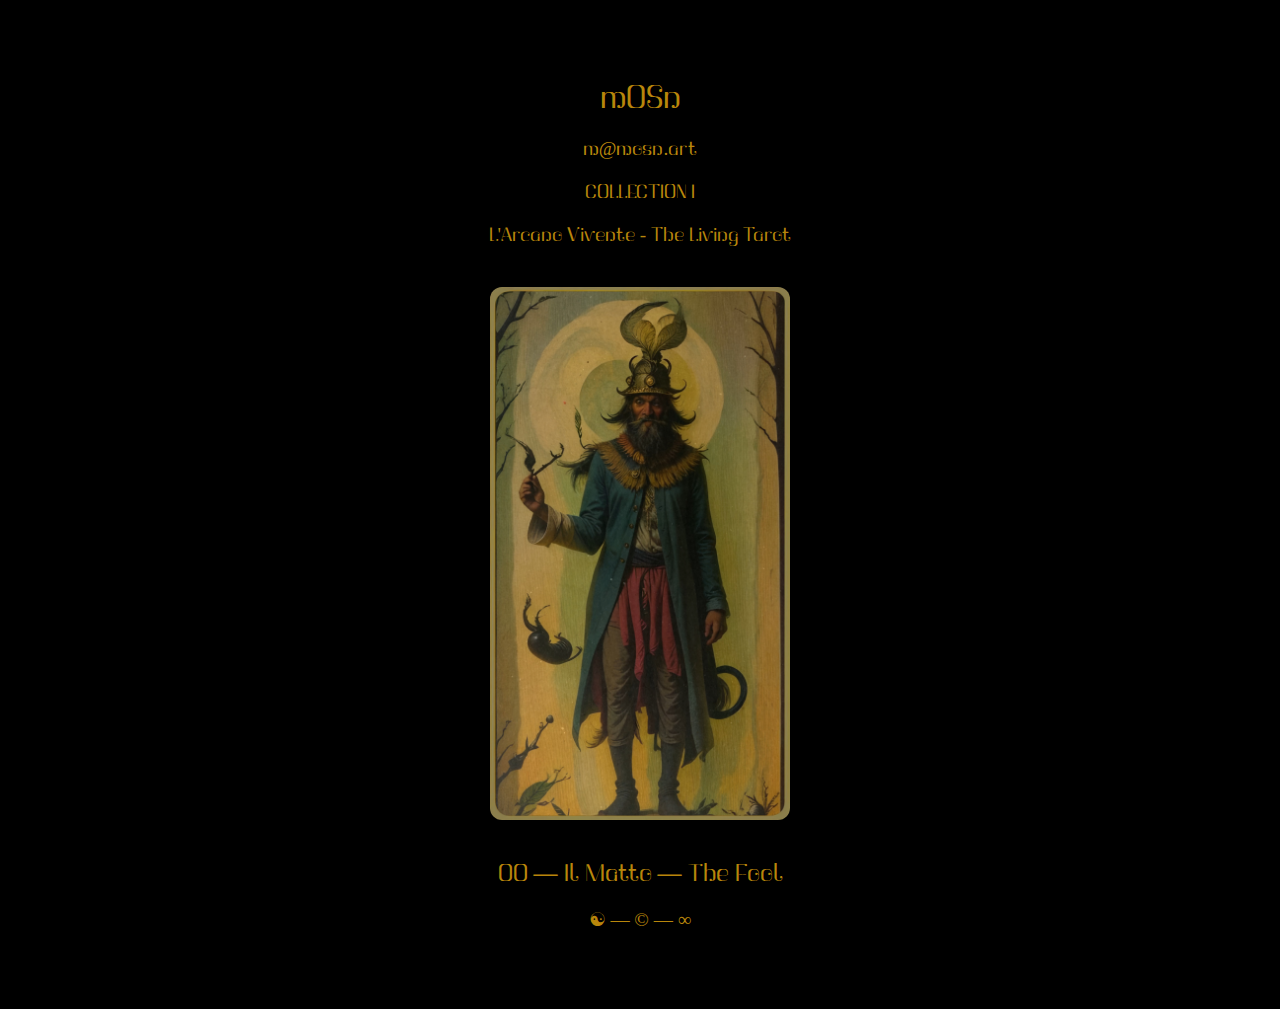
==== index.html @ 349eb612 "Update index.html" ====
<!DOCTYPE html>
<html lang="en">
<head>
  <meta charset="UTF-8">
  <meta name="viewport" content="width=device-width, initial-scale=1.0">
  <title>mOSn</title>
  <link rel="stylesheet" href="style.css">
</head>
<body>
  <h1>mOSn</h1>
  <p>m@mosn.art</p>
  <p>COLLECTION I</p>
  <p>L'Arcano Vivente - The Living Tarot</p>

  <div class="card-hover">
    <img src="images/00_The Fool_thumb.png" alt="The Fool tarot card">
    <video muted autoplay loop playsinline class="hover-video">
      <source src="videos/00_The Fool_loop.mov" type="video/mov">
    </video>
  </div>

  <h2>OO — Il Matto — The Fool</h2>
  <p>☯ — © — ∞</p>
</body>
</html>
---- style.css ----
@font-face {
  font-family: 'BotunaLimited';
  src: url('fonts/woff2/Botuna-Bold.woff2') format('woff2'),
       url('fonts/woff/Botuna-Bold.woff') format('woff');
  unicode-range: U+0041-005A, U+0061-007A; /* A–Z, a–z only */
}

body {
  background-color: #000;
  color: #b8860b;
  font-family: 'BotunaLimited', Georgia, 'Times New Roman', serif;
  text-align: center;
  padding: 50px;
}

h1, h2 {
  margin-bottom: 20px;
}

p {
  margin-bottom: 20px;
  font-size: 1.2em;
}

img {
  max-width: 100%;
  height: auto;
  margin-bottom: 20px;
}

.card-hover {
  position: relative;
  width: 300px;
  margin: 40px auto;
}

.card-hover img,
.card-hover video {
  display: block;
  width: 100%;
  height: auto;
  border-radius: 12px;
  transition: opacity 0.5s ease;
}

.card-hover video {
  position: absolute;
  top: 0;
  left: 0;
  opacity: 0;
  pointer-events: none;
}

.card-hover:hover video {
  opacity: 1;
}
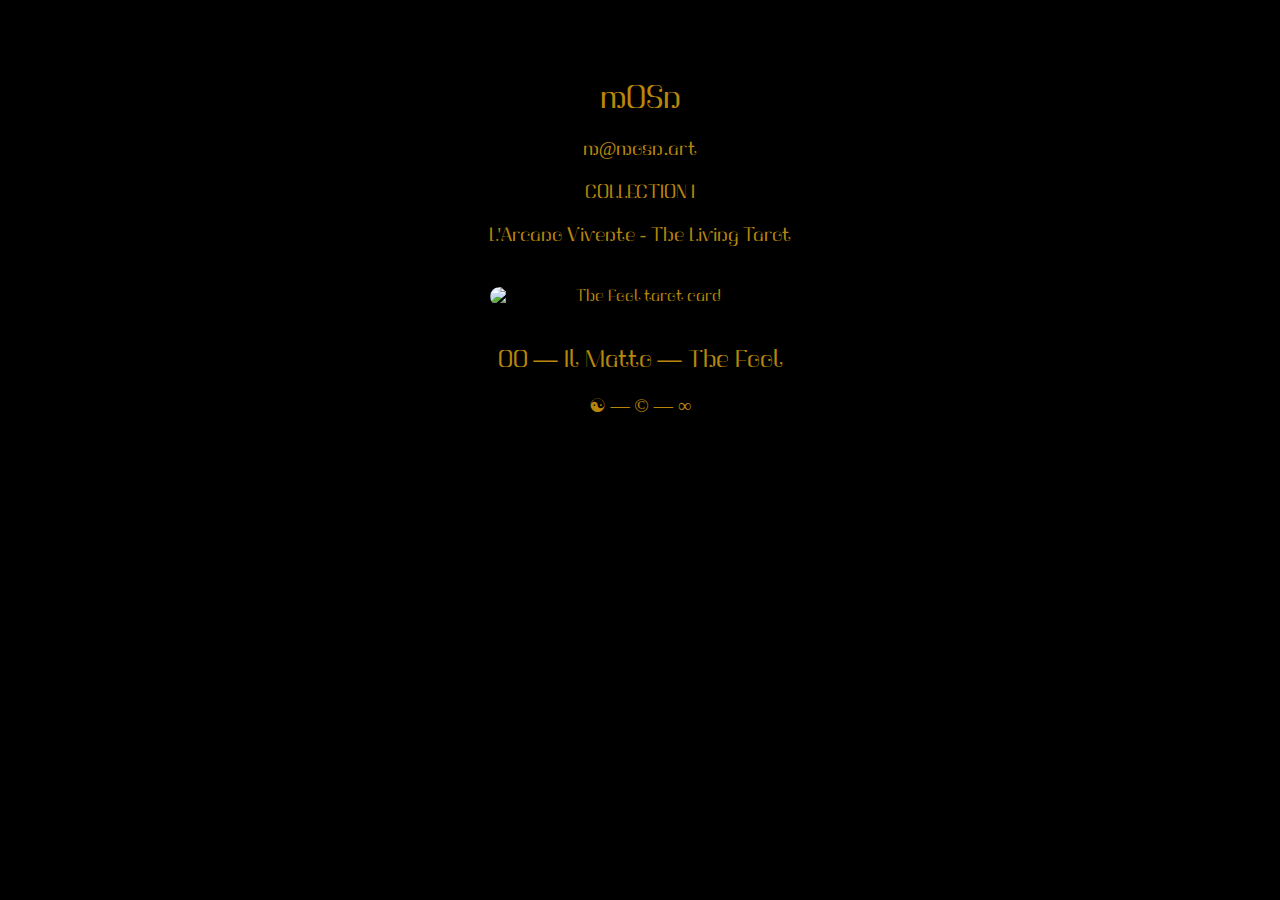
==== commit da789efd: "Update index.html" ====
--- a/index.html
+++ b/index.html
@@ -13,7 +13,7 @@
   <p>L'Arcano Vivente - The Living Tarot</p>
 
   <div class="card-hover">
-    <img src="images/00_The Fool_thumb.png" alt="The Fool tarot card">
+    <img src="images/00_The Fool_thumb.webbp" alt="The Fool tarot card">
     <video muted autoplay loop playsinline class="hover-video">
       <source src="videos/00_The Fool_loop.mov" type="video/mov">
     </video>
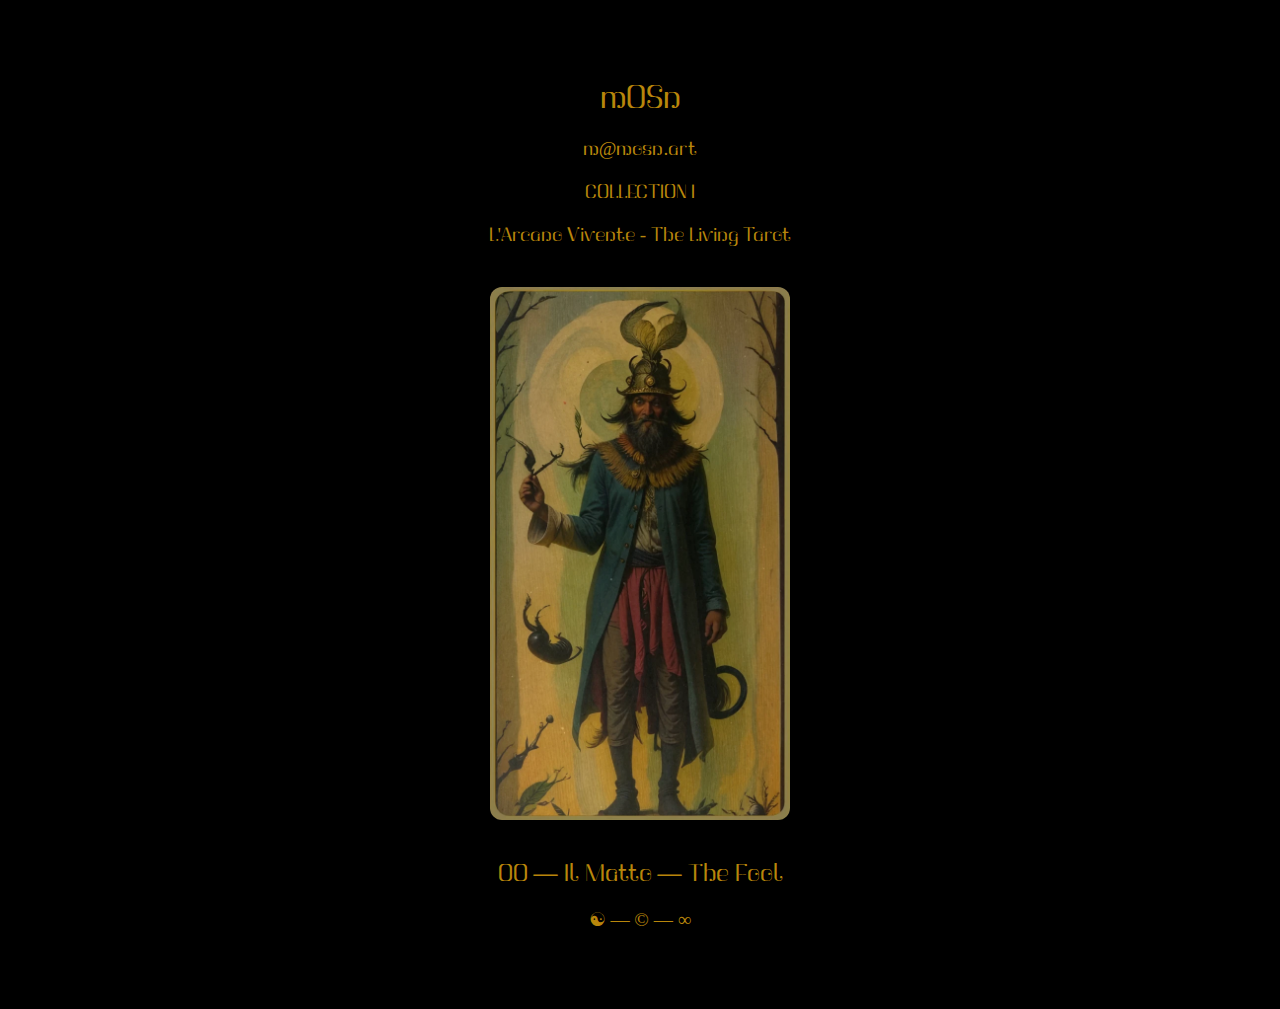
==== commit 3e4a02b2: "Update index.html" ====
--- a/index.html
+++ b/index.html
@@ -13,7 +13,7 @@
   <p>L'Arcano Vivente - The Living Tarot</p>
 
   <div class="card-hover">
-    <img src="images/00_The Fool_thumb.webbp" alt="The Fool tarot card">
+    <img src="images/00_The_Fool_thumb.webp" alt="The Fool tarot card">
     <video muted autoplay loop playsinline class="hover-video">
       <source src="videos/00_The Fool_loop.mov" type="video/mov">
     </video>
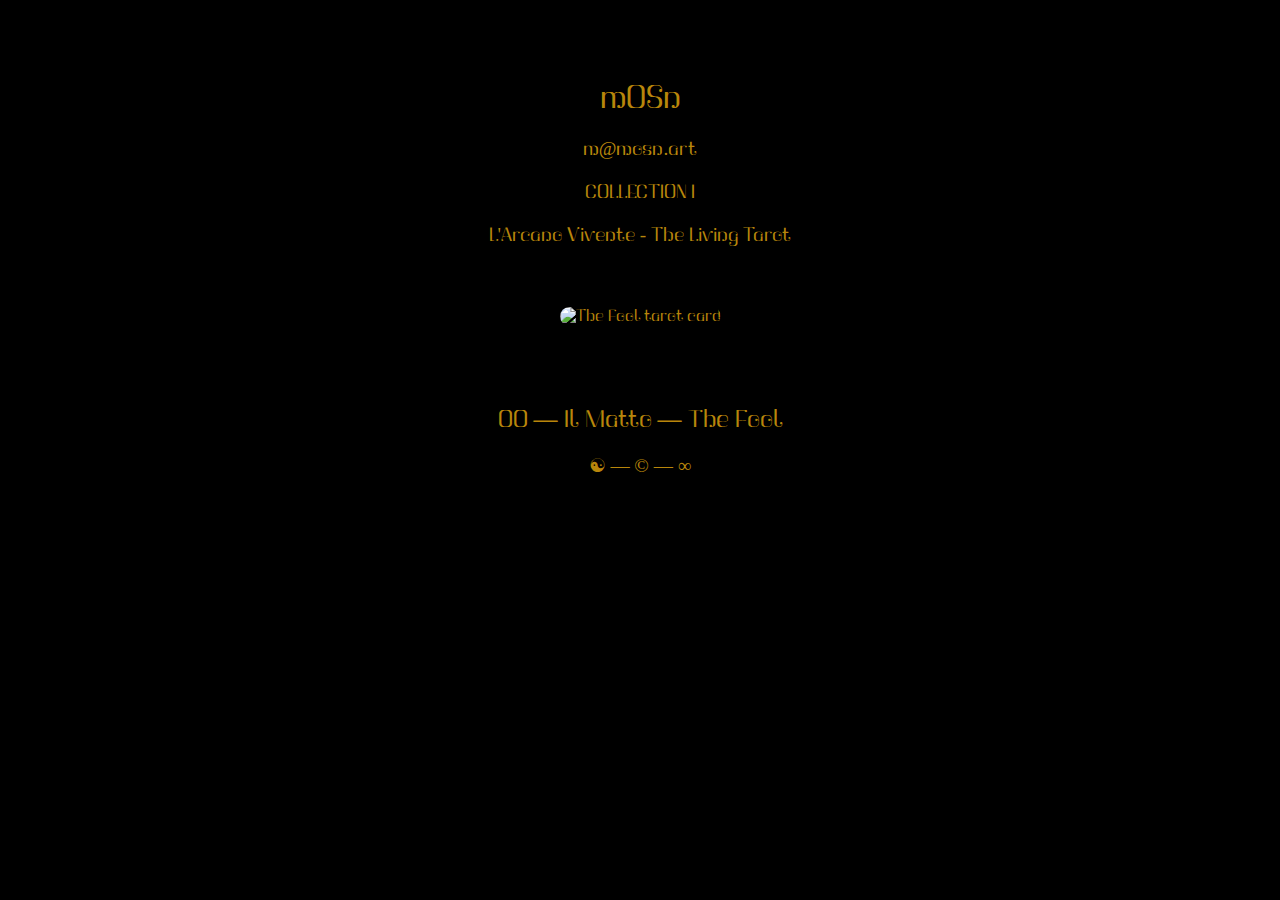
==== commit 40355e55: "Update index.html" ====
--- a/index.html
+++ b/index.html
@@ -13,9 +13,9 @@
   <p>L'Arcano Vivente - The Living Tarot</p>
 
   <div class="card-hover">
-    <img src="images/00_The_Fool_thumb.webp" alt="The Fool tarot card">
+    <img src="images/00_The_Fool_thumb.png" alt="The Fool tarot card">
     <video muted autoplay loop playsinline class="hover-video">
-      <source src="videos/00_The Fool_loop.mov" type="video/mov">
+      <source src="videos/00_The_Fool_loop.mp4" type="video/mp4">
     </video>
   </div>
 
@@ -23,4 +23,3 @@
   <p>☯ — © — ∞</p>
 </body>
 </html>
-
--- a/style.css
+++ b/style.css
@@ -30,7 +30,7 @@
 
 .card-hover {
   position: relative;
-  width: 300px;
+  display: inline-block; /* Use image's native size */
   margin: 40px auto;
 }
 
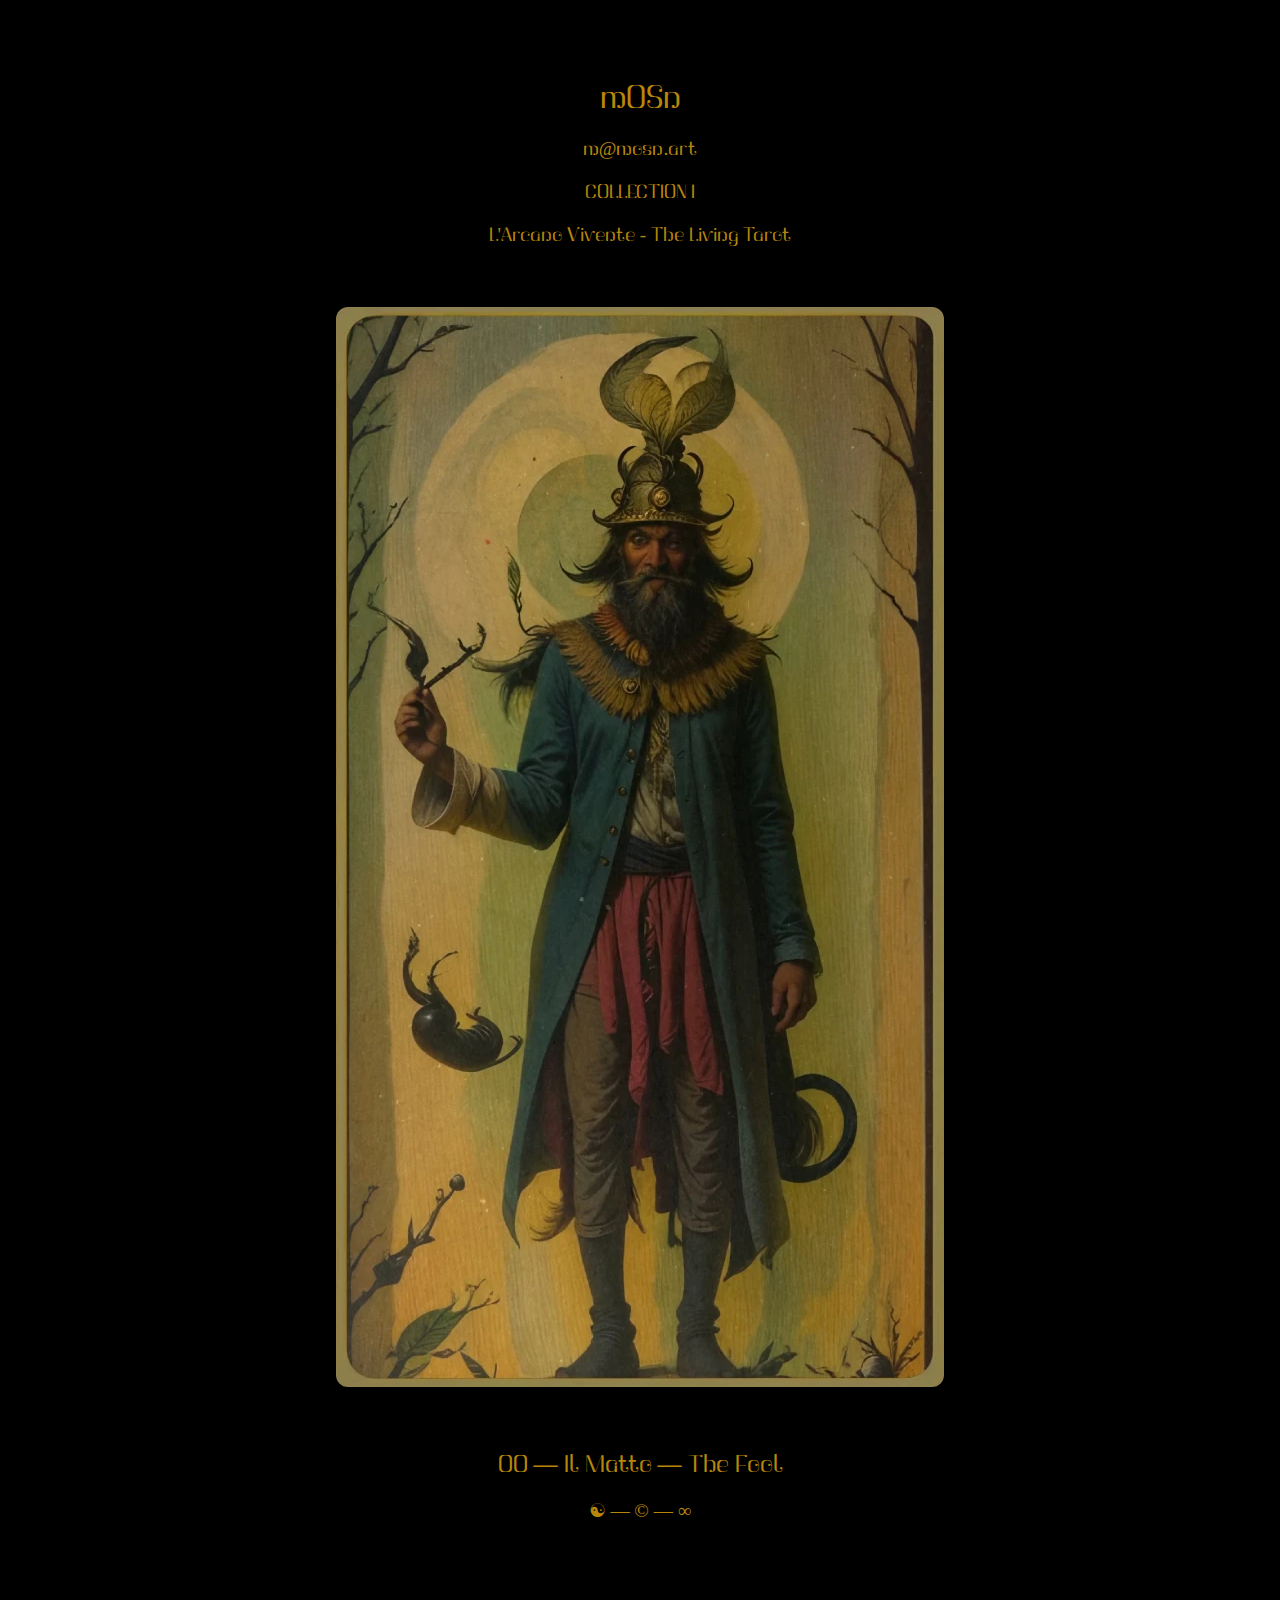
==== commit 1aefcb37: "Update index.html" ====
--- a/index.html
+++ b/index.html
@@ -13,7 +13,7 @@
   <p>L'Arcano Vivente - The Living Tarot</p>
 
   <div class="card-hover">
-    <img src="images/00_The_Fool_thumb.png" alt="The Fool tarot card">
+    <img src="images/00_The_Fool_thumb.webp" alt="The Fool tarot card">
     <video muted autoplay loop playsinline class="hover-video">
       <source src="videos/00_The_Fool_loop.mp4" type="video/mp4">
     </video>
--- a/style.css
+++ b/style.css
@@ -22,15 +22,9 @@
   font-size: 1.2em;
 }
 
-img {
-  max-width: 100%;
-  height: auto;
-  margin-bottom: 20px;
-}
-
 .card-hover {
   position: relative;
-  display: inline-block; /* Use image's native size */
+  display: inline-block;
   margin: 40px auto;
 }
 
@@ -54,4 +48,3 @@
 .card-hover:hover video {
   opacity: 1;
 }
-
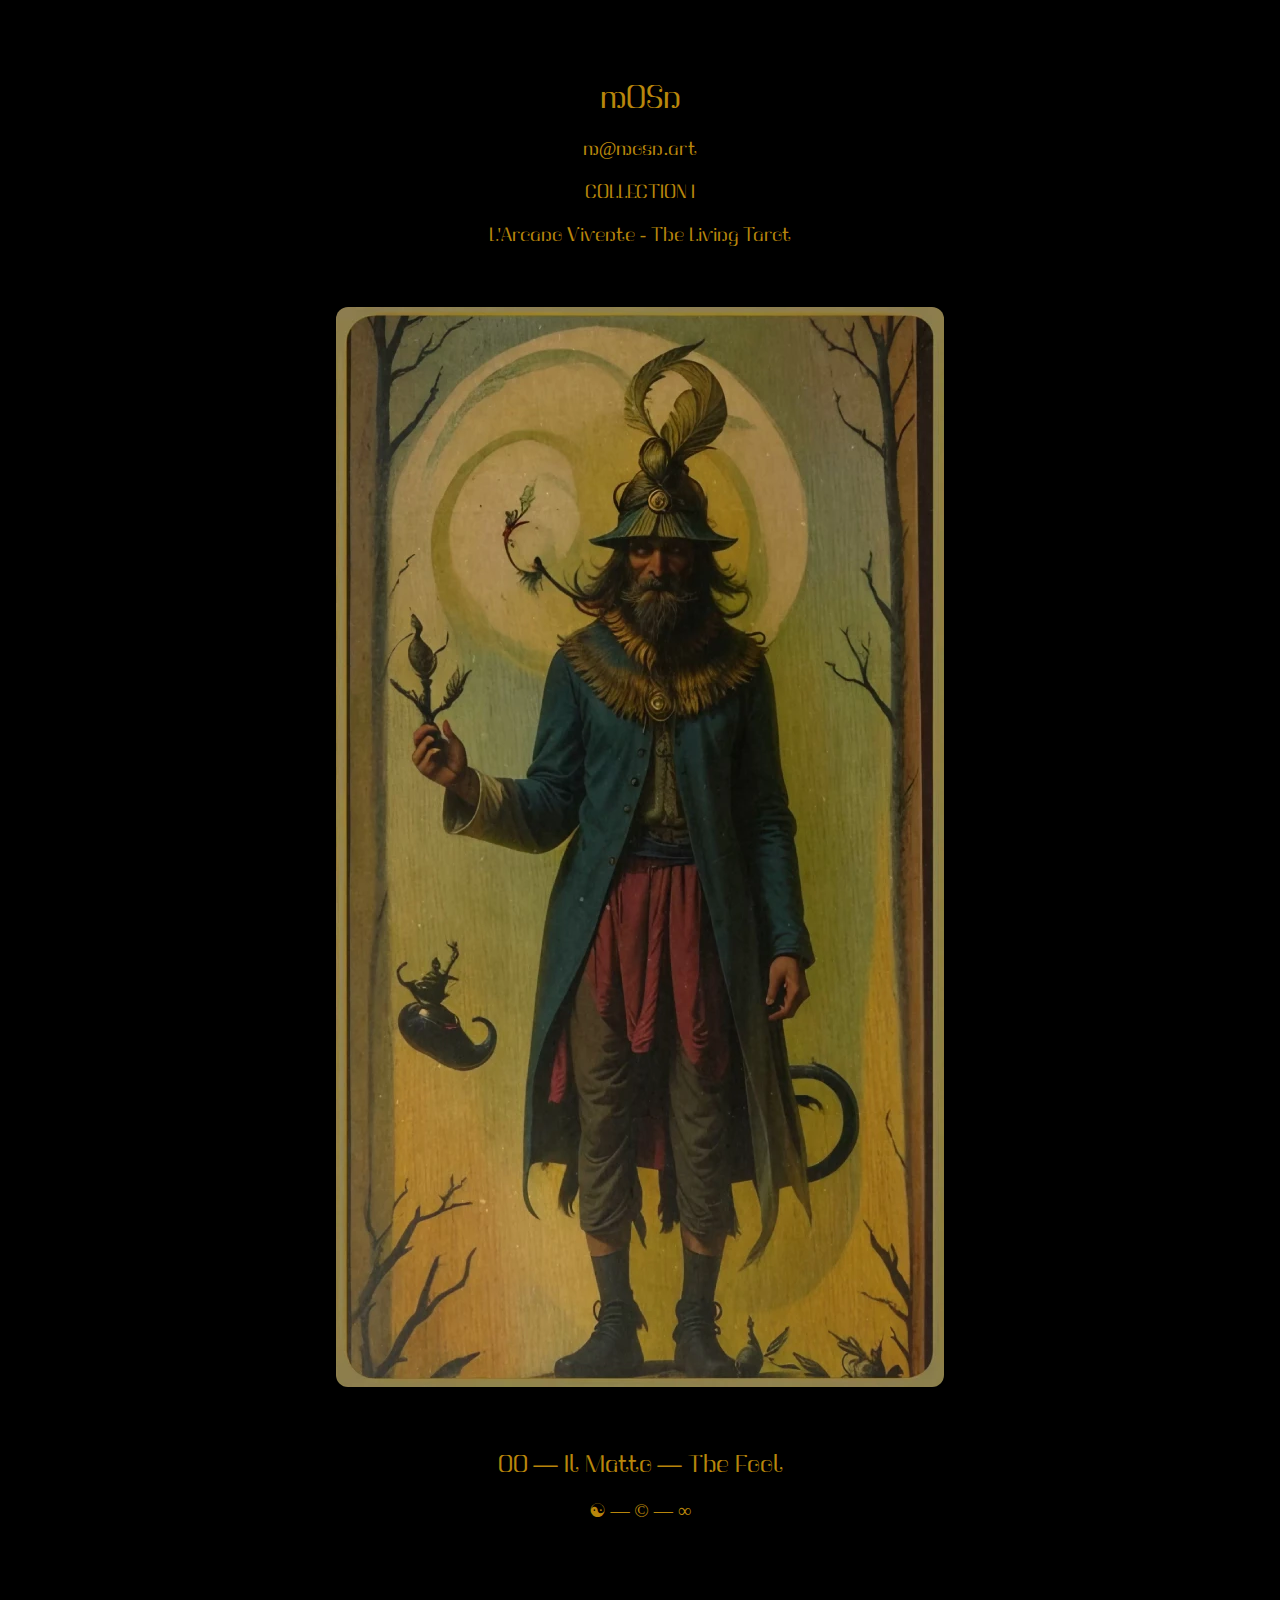
==== commit 12654006: "Update index.html" ====
--- a/index.html
+++ b/index.html
@@ -21,5 +21,16 @@
 
   <h2>OO — Il Matto — The Fool</h2>
   <p>☯ — © — ∞</p>
+
+  <script>
+    document.querySelectorAll('.card-hover').forEach(card => {
+      const video = card.querySelector('video');
+      card.addEventListener('mouseenter', () => {
+        video.currentTime = 0;
+        video.play();
+      });
+    });
+  </script>
 </body>
 </html>
+
